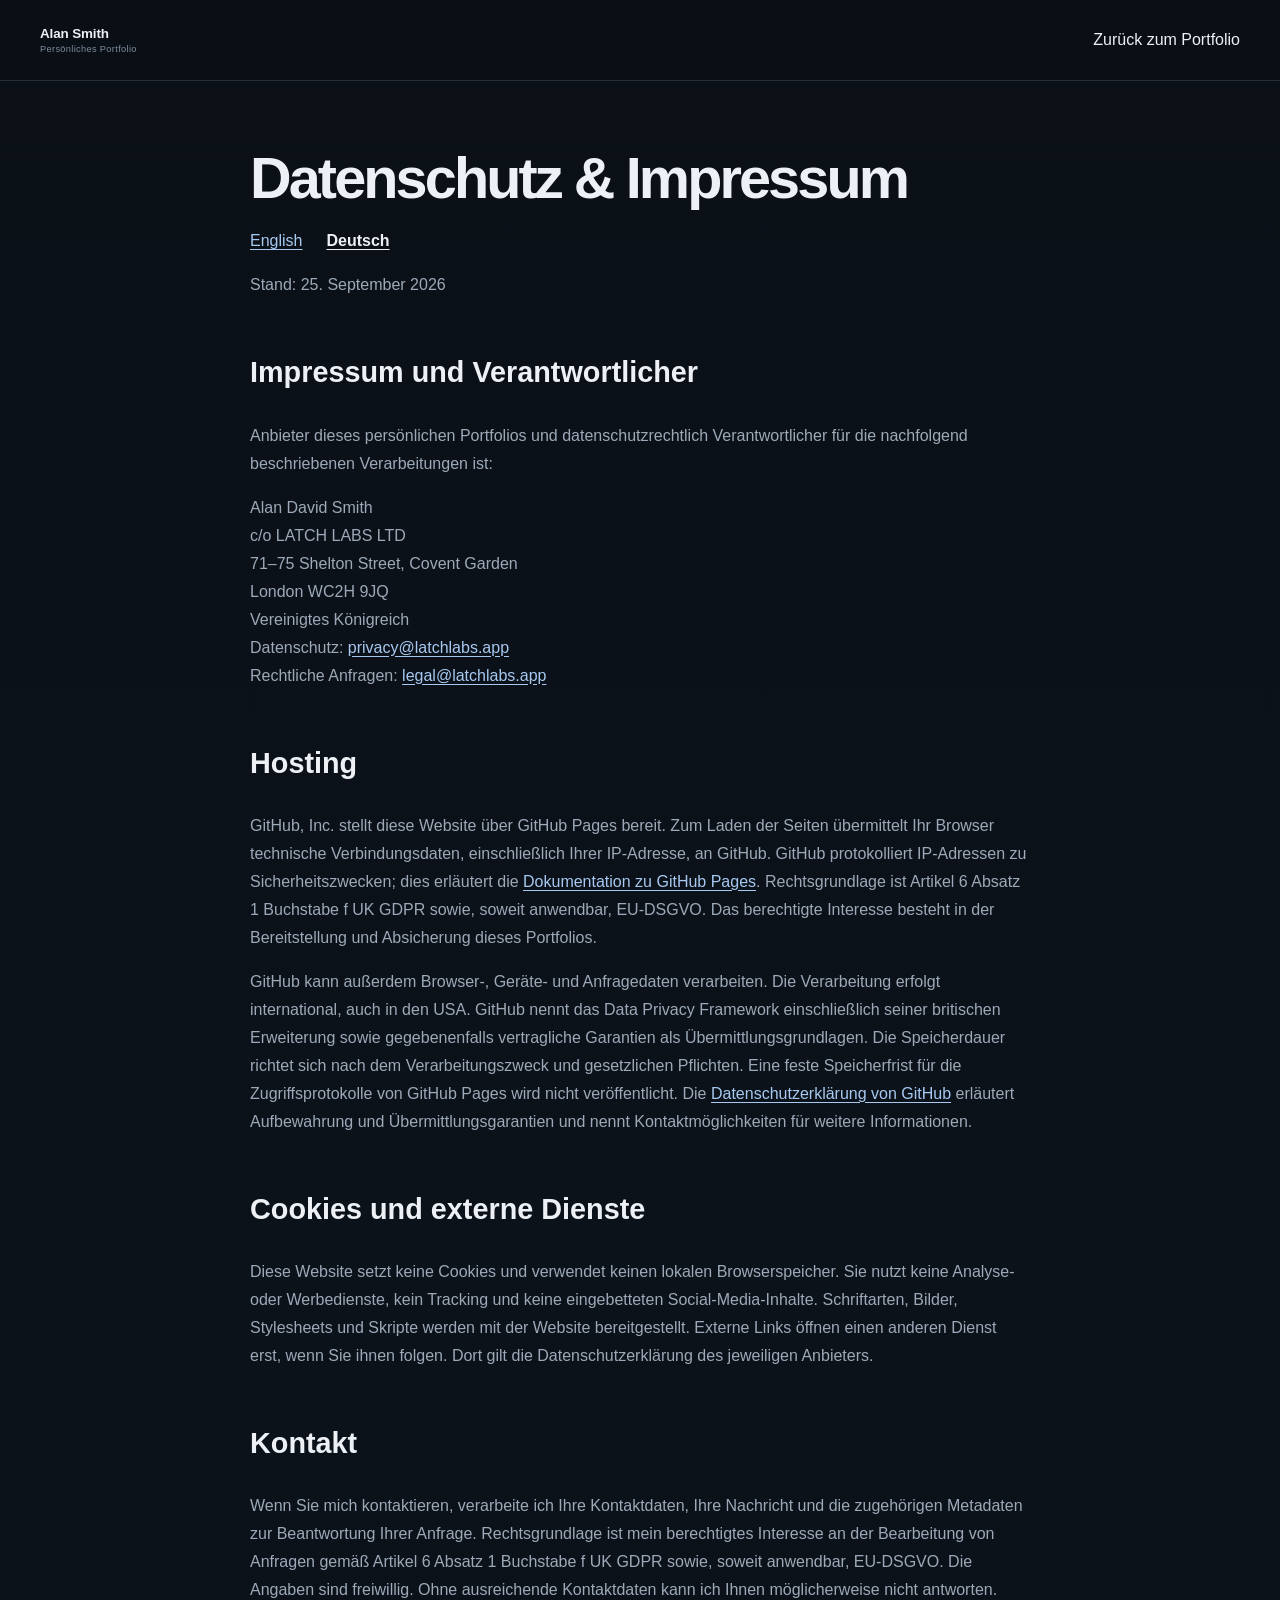
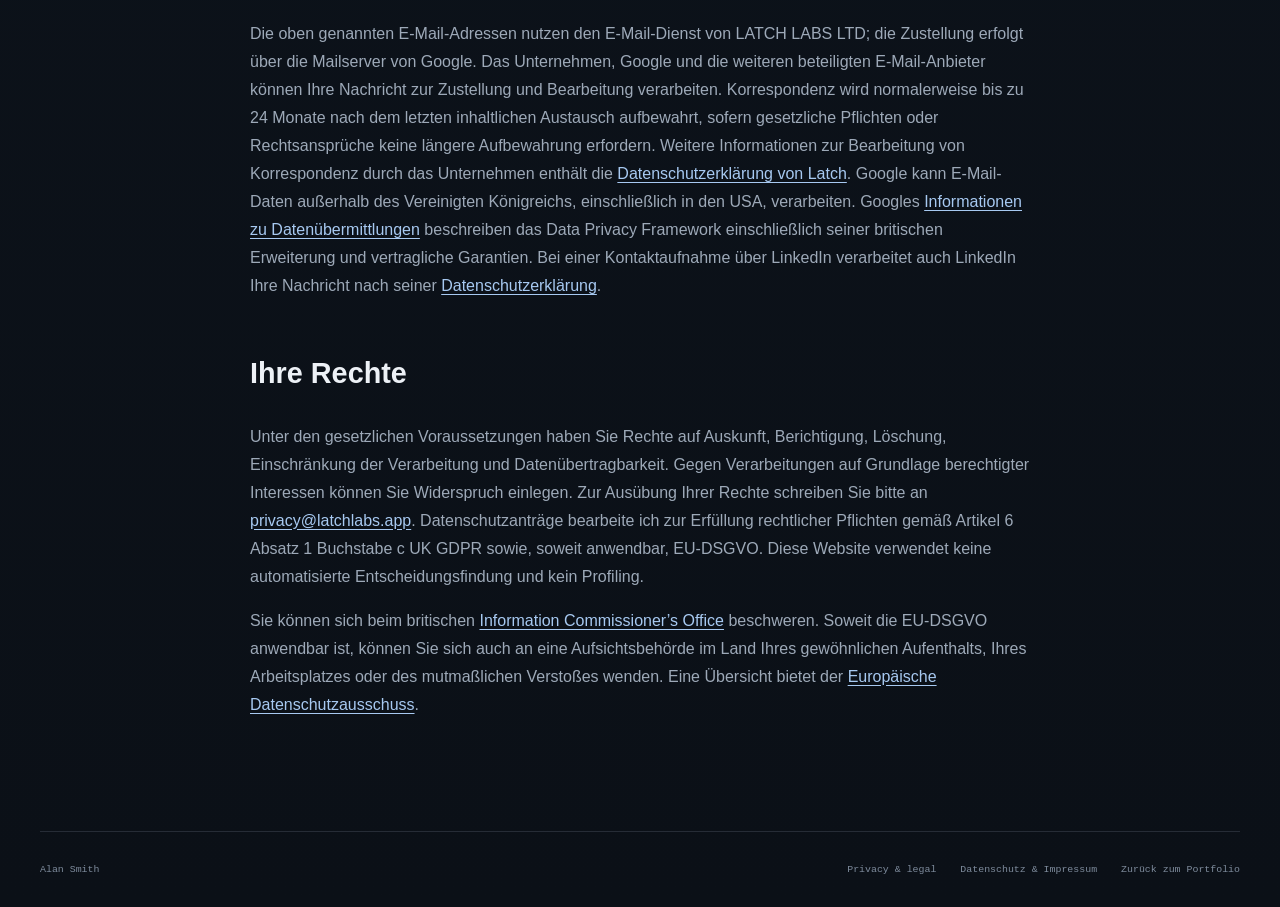
==== datenschutz.html @ 26589650 "fix: separate privacy and legal contact addresses" ====
<!doctype html>
<html lang="de">
  <head>
    <meta charset="utf-8" />
    <meta
      http-equiv="Content-Security-Policy"
      content="default-src 'self'; base-uri 'none'; connect-src 'none'; font-src 'self'; form-action 'none'; frame-src 'none'; img-src 'self'; object-src 'none'; script-src 'self'; style-src 'self'; style-src-attr 'unsafe-inline'"
    />
    <meta name="referrer" content="no-referrer" />
    <meta name="viewport" content="width=device-width, initial-scale=1" />
    <meta name="theme-color" content="#0b1017" />
    <meta
      name="description"
      content="Datenschutzhinweise und Impressum für das persönliche Portfolio von Alan David Smith."
    />
    <link
      rel="canonical"
      href="https://alan-d-smith.github.io/datenschutz.html"
    />
    <link
      rel="alternate"
      hreflang="en"
      href="https://alan-d-smith.github.io/privacy.html"
    />
    <link
      rel="alternate"
      hreflang="de"
      href="https://alan-d-smith.github.io/datenschutz.html"
    />
    <link rel="stylesheet" href="styles.css?v=20260925-2" />
    <title>Datenschutz &amp; Impressum — Alan Smith</title>
  </head>
  <body>
    <a class="skip-link" href="#main">Zum Inhalt springen</a>
    <header class="site-header">
      <div class="site-header-inner">
        <a
          class="identity"
          href="index.html"
          aria-label="Alan Smith, Startseite"
        >
          <strong>Alan Smith</strong>
          <span>Persönliches Portfolio</span>
        </a>
        <a href="index.html">Zurück zum Portfolio</a>
      </div>
    </header>

    <main id="main" class="legal-main shell">
      <h1>Datenschutz &amp; Impressum</h1>
      <nav class="legal-languages" aria-label="Sprache der Datenschutzhinweise">
        <a href="privacy.html" lang="en" hreflang="en">English</a>
        <a href="datenschutz.html" lang="de" hreflang="de" aria-current="page"
          >Deutsch</a
        >
      </nav>
      <p>Stand: <time datetime="2026-09-25">25. September 2026</time></p>

      <h2 id="impressum">Impressum und Verantwortlicher</h2>
      <p>
        Anbieter dieses persönlichen Portfolios und datenschutzrechtlich
        Verantwortlicher für die nachfolgend beschriebenen Verarbeitungen ist:
      </p>
      <address class="legal-contact">
        Alan David Smith<br />
        c/o LATCH LABS LTD<br />
        71–75 Shelton Street, Covent Garden<br />
        London WC2H 9JQ<br />
        Vereinigtes Königreich<br />
        Datenschutz:
        <a href="mailto:privacy@latchlabs.app">privacy@latchlabs.app</a><br />
        Rechtliche Anfragen:
        <a href="mailto:legal@latchlabs.app">legal@latchlabs.app</a>
      </address>

      <h2>Hosting</h2>
      <p>
        GitHub, Inc. stellt diese Website über GitHub Pages bereit. Zum Laden
        der Seiten übermittelt Ihr Browser technische Verbindungsdaten,
        einschließlich Ihrer IP-Adresse, an GitHub. GitHub protokolliert
        IP-Adressen zu Sicherheitszwecken; dies erläutert die
        <a
          href="https://docs.github.com/en/pages/getting-started-with-github-pages/what-is-github-pages#data-collection"
          rel="noreferrer"
          >Dokumentation zu GitHub Pages</a
        >. Rechtsgrundlage ist Artikel 6 Absatz 1 Buchstabe f UK GDPR sowie,
        soweit anwendbar, EU-DSGVO. Das berechtigte Interesse besteht in der
        Bereitstellung und Absicherung dieses Portfolios.
      </p>
      <p>
        GitHub kann außerdem Browser-, Geräte- und Anfragedaten verarbeiten. Die
        Verarbeitung erfolgt international, auch in den USA. GitHub nennt das
        Data Privacy Framework einschließlich seiner britischen Erweiterung
        sowie gegebenenfalls vertragliche Garantien als Übermittlungsgrundlagen.
        Die Speicherdauer richtet sich nach dem Verarbeitungszweck und
        gesetzlichen Pflichten. Eine feste Speicherfrist für die
        Zugriffsprotokolle von GitHub Pages wird nicht veröffentlicht. Die
        <a
          href="https://docs.github.com/en/site-policy/privacy-policies/github-general-privacy-statement"
          rel="noreferrer"
          >Datenschutzerklärung von GitHub</a
        >
        erläutert Aufbewahrung und Übermittlungsgarantien und nennt
        Kontaktmöglichkeiten für weitere Informationen.
      </p>

      <h2>Cookies und externe Dienste</h2>
      <p>
        Diese Website setzt keine Cookies und verwendet keinen lokalen
        Browserspeicher. Sie nutzt keine Analyse- oder Werbedienste, kein
        Tracking und keine eingebetteten Social-Media-Inhalte. Schriftarten,
        Bilder, Stylesheets und Skripte werden mit der Website bereitgestellt.
        Externe Links öffnen einen anderen Dienst erst, wenn Sie ihnen folgen.
        Dort gilt die Datenschutzerklärung des jeweiligen Anbieters.
      </p>

      <h2>Kontakt</h2>
      <p>
        Wenn Sie mich kontaktieren, verarbeite ich Ihre Kontaktdaten, Ihre
        Nachricht und die zugehörigen Metadaten zur Beantwortung Ihrer Anfrage.
        Rechtsgrundlage ist mein berechtigtes Interesse an der Bearbeitung von
        Anfragen gemäß Artikel 6 Absatz 1 Buchstabe f UK GDPR sowie, soweit
        anwendbar, EU-DSGVO. Die Angaben sind freiwillig. Ohne ausreichende
        Kontaktdaten kann ich Ihnen möglicherweise nicht antworten.
      </p>
      <p>
        Die oben genannten E-Mail-Adressen nutzen den E-Mail-Dienst von LATCH
        LABS LTD; die Zustellung erfolgt über die Mailserver von Google. Das
        Unternehmen, Google und die weiteren beteiligten E-Mail-Anbieter können
        Ihre Nachricht zur Zustellung und Bearbeitung verarbeiten. Korrespondenz
        wird normalerweise bis zu 24 Monate nach dem letzten inhaltlichen
        Austausch aufbewahrt, sofern gesetzliche Pflichten oder Rechtsansprüche
        keine längere Aufbewahrung erfordern. Weitere Informationen zur
        Bearbeitung von Korrespondenz durch das Unternehmen enthält die
        <a href="https://latchlabs.app/privacy" rel="noreferrer"
          >Datenschutzerklärung von Latch</a
        >. Google kann E-Mail-Daten außerhalb des Vereinigten Königreichs,
        einschließlich in den USA, verarbeiten. Googles
        <a
          href="https://policies.google.com/privacy/frameworks"
          rel="noreferrer"
          >Informationen zu Datenübermittlungen</a
        >
        beschreiben das Data Privacy Framework einschließlich seiner britischen
        Erweiterung und vertragliche Garantien. Bei einer Kontaktaufnahme über
        LinkedIn verarbeitet auch LinkedIn Ihre Nachricht nach seiner
        <a href="https://www.linkedin.com/legal/privacy-policy" rel="noreferrer"
          >Datenschutzerklärung</a
        >.
      </p>

      <h2>Ihre Rechte</h2>
      <p>
        Unter den gesetzlichen Voraussetzungen haben Sie Rechte auf Auskunft,
        Berichtigung, Löschung, Einschränkung der Verarbeitung und
        Datenübertragbarkeit. Gegen Verarbeitungen auf Grundlage berechtigter
        Interessen können Sie Widerspruch einlegen. Zur Ausübung Ihrer Rechte
        schreiben Sie bitte an
        <a href="mailto:privacy@latchlabs.app">privacy@latchlabs.app</a>.
        Datenschutzanträge bearbeite ich zur Erfüllung rechtlicher Pflichten
        gemäß Artikel 6 Absatz 1 Buchstabe c UK GDPR sowie, soweit anwendbar,
        EU-DSGVO. Diese Website verwendet keine automatisierte
        Entscheidungsfindung und kein Profiling.
      </p>
      <p>
        Sie können sich beim britischen
        <a href="https://ico.org.uk/make-a-complaint/" rel="noreferrer"
          >Information Commissioner’s Office</a
        >
        beschweren. Soweit die EU-DSGVO anwendbar ist, können Sie sich auch an
        eine Aufsichtsbehörde im Land Ihres gewöhnlichen Aufenthalts, Ihres
        Arbeitsplatzes oder des mutmaßlichen Verstoßes wenden. Eine Übersicht
        bietet der
        <a
          href="https://www.edpb.europa.eu/about-edpb/our-members_en"
          rel="noreferrer"
          >Europäische Datenschutzausschuss</a
        >.
      </p>
    </main>

    <footer class="site-footer shell">
      <div>Alan Smith</div>
      <nav class="footer-links" aria-label="Datenschutz und Seitennavigation">
        <a href="privacy.html" lang="en" hreflang="en">Privacy &amp; legal</a>
        <a href="datenschutz.html" aria-current="page"
          >Datenschutz &amp; Impressum</a
        >
        <a href="index.html">Zurück zum Portfolio</a>
      </nav>
    </footer>
  </body>
</html>
---- styles.css ----
/* Self-hosted fonts: see assets/fonts/README.md for sources and licences. */
@font-face {
  font-family: "Manrope";
  font-style: normal;
  font-weight: 200 800;
  font-display: swap;
  src: url("assets/fonts/manrope-latin-wght-normal.woff2") format("woff2");
}

@font-face {
  font-family: "DM Mono";
  font-style: normal;
  font-weight: 400;
  font-display: swap;
  src: url("assets/fonts/dm-mono-latin-400-normal.woff2") format("woff2");
}

@font-face {
  font-family: "DM Mono";
  font-style: normal;
  font-weight: 500;
  font-display: swap;
  src: url("assets/fonts/dm-mono-latin-500-normal.woff2") format("woff2");
}

:root {
  --background: #0b1017;
  --background-raised: #0e151e;
  --surface: #111925;
  --surface-raised: #16202d;
  --text: #edf1f6;
  --muted: #9da9b8;
  --subtle: #7e8b9c;
  --line: rgba(169, 184, 204, 0.17);
  --line-strong: rgba(124, 169, 232, 0.42);
  --accent: #8bb5eb;
  --accent-bright: #a7c9f1;
  --success: #77c89b;
  --danger: #e27f8a;
  --font-sans: "Manrope", Arial, sans-serif;
  --font-mono: "DM Mono", monospace;
  --content-width: 1200px;
}

* {
  box-sizing: border-box;
}

html {
  background: var(--background);
  scroll-behavior: smooth;
  scrollbar-color: #3c4959 var(--background);
}

body {
  margin: 0;
  overflow-x: hidden;
  background: linear-gradient(180deg, #0b1017 0%, #0c121a 52%, #0b1017 100%);
  color: var(--text);
  font-family: var(--font-sans);
  -webkit-font-smoothing: antialiased;
}

a {
  color: inherit;
  text-decoration: none;
}

button {
  color: inherit;
  font: inherit;
}

img,
svg {
  display: block;
}

a:focus-visible,
button:focus-visible {
  outline: 2px solid var(--accent);
  outline-offset: 3px;
}

.skip-link {
  position: fixed;
  z-index: 100;
  top: 1rem;
  left: 1rem;
  padding: 0.7rem 1rem;
  transform: translateY(-200%);
  background: var(--accent);
  color: #0b1420;
  font-weight: 800;
}

.skip-link:focus {
  transform: none;
}

.shell {
  width: min(var(--content-width), calc(100% - 48px));
  margin-inline: auto;
}

.site-header {
  position: sticky;
  z-index: 20;
  top: 0;
  width: 100%;
  border-bottom: 1px solid var(--line);
  background: rgba(11, 16, 23, 0.9);
  backdrop-filter: blur(20px);
}

.site-header-inner {
  position: relative;
  display: flex;
  align-items: center;
  justify-content: space-between;
  width: min(var(--content-width), calc(100% - 48px));
  height: 80px;
  margin-inline: auto;
}

.identity {
  display: flex;
  flex-direction: column;
  gap: 0.18rem;
}

.identity strong {
  font-size: 0.84rem;
  letter-spacing: -0.01em;
}

.identity span {
  color: var(--subtle);
  font-size: 0.58rem;
  letter-spacing: 0.035em;
}

.site-nav {
  display: flex;
  align-items: center;
  gap: 2rem;
  font-size: 0.78rem;
  font-weight: 600;
}

.site-nav > a:not(.nav-cta) {
  color: var(--muted);
  transition: color 160ms ease;
}

.site-nav > a:hover {
  color: var(--text);
}

.nav-cta,
.menu-button {
  border: 1px solid var(--line);
  border-radius: 4px;
  background: #121a25;
  transition:
    border-color 160ms ease,
    box-shadow 160ms ease;
}

.nav-cta {
  padding: 0.7rem 1rem;
}

.menu-button {
  display: none;
  padding: 0.6rem 0.8rem;
  cursor: pointer;
  font-size: 0.75rem;
  font-weight: 700;
}

.nav-cta:hover,
.menu-button:hover {
  border-color: rgba(124, 169, 232, 0.72);
  box-shadow: 0 0 0 1px rgba(124, 169, 232, 0.12);
}

.social-link {
  display: inline-flex;
  align-items: center;
  gap: 0.45rem;
}

.social-icon {
  width: 16px;
  height: 16px;
  flex: 0 0 auto;
  object-fit: contain;
}

.site-nav .social-icon {
  width: 14px;
  height: 14px;
}

.github-icon {
  filter: invert(1);
  opacity: 0.88;
}

.hero {
  display: grid;
  grid-template-columns: 1.05fr 0.95fr;
  align-items: center;
  min-height: 700px;
  padding-block: 6rem;
  gap: 7rem;
}

.eyebrow {
  margin: 0;
  color: var(--accent-bright);
  font: 500 0.7rem var(--font-mono);
  letter-spacing: 0.1em;
  text-transform: uppercase;
}

.hero h1 {
  max-width: 780px;
  margin: 1.5rem 0 2rem;
  font-size: clamp(2.75rem, 4.4vw, 4.4rem);
  line-height: 0.96;
  letter-spacing: -0.06em;
}

.hero-intro {
  max-width: 690px;
  margin: 0;
  color: var(--muted);
  font-size: 1.05rem;
  line-height: 1.8;
}

.hero-actions,
.closing-actions {
  display: flex;
  flex-wrap: wrap;
  gap: 0.8rem;
  margin-top: 2.2rem;
}

.button {
  display: inline-flex;
  align-items: center;
  justify-content: center;
  gap: 0.8rem;
  padding: 1rem 1.25rem;
  border: 1px solid var(--line);
  border-radius: 4px;
  font-size: 0.78rem;
  font-weight: 800;
  transition:
    background 160ms ease,
    border-color 160ms ease,
    color 160ms ease,
    box-shadow 160ms ease;
}

.button-primary {
  border-color: var(--accent);
  background: var(--accent);
  color: #0b1420;
}

.button-primary:hover {
  border-color: var(--accent-bright);
  background: var(--accent-bright);
}

.button-quiet {
  background: #101722;
  color: var(--muted);
}

.button-quiet:hover {
  border-color: rgba(124, 169, 232, 0.72);
  box-shadow: 0 0 0 1px rgba(124, 169, 232, 0.12);
  color: var(--text);
}

.profile-card {
  overflow: hidden;
  padding: 2.2rem;
  border: 1px solid var(--line);
  border-radius: 8px;
  background:
    linear-gradient(145deg, rgba(255, 255, 255, 0.025), transparent 48%),
    #101721;
  box-shadow: 0 32px 75px rgba(0, 0, 0, 0.22);
}

.profile-label {
  margin: 0 0 1.2rem;
  color: #8190a2;
  font: 500 0.61rem var(--font-mono);
  letter-spacing: 0.08em;
  text-transform: uppercase;
}

.profile-card h2 {
  max-width: 420px;
  margin: 0;
  font-size: 1.8rem;
  line-height: 1.2;
  letter-spacing: -0.04em;
}

.profile-org {
  margin: 0.65rem 0 2rem;
  color: var(--accent-bright);
  font-size: 0.78rem;
  font-weight: 600;
}

.profile-details {
  margin: 0;
  border-top: 1px solid var(--line);
}

.profile-details div {
  display: grid;
  grid-template-columns: 125px 1fr;
  gap: 1rem;
  padding: 0.9rem 0;
  border-bottom: 1px solid var(--line);
}

.profile-details dt {
  color: #778496;
  font: 400 0.58rem var(--font-mono);
  text-transform: uppercase;
}

.profile-details dd {
  margin: 0;
  color: #c5cdd8;
  font-size: 0.72rem;
  line-height: 1.5;
}

.profile-evidence {
  display: grid;
  grid-template-columns: repeat(3, 1fr);
  gap: 1px;
  margin: 1.6rem -2.2rem -2.2rem;
  background: var(--line);
}

.profile-evidence span {
  display: flex;
  flex-direction: column;
  gap: 0.25rem;
  padding: 1rem;
  background: #0d141d;
  color: #788697;
  font: 400 0.55rem var(--font-mono);
  text-align: center;
}

.profile-evidence b {
  color: var(--text);
  font-size: 0.75rem;
  font-weight: 500;
}

.section {
  padding-block: 7rem;
}

.section-heading {
  display: grid;
  grid-template-columns: 1fr 0.7fr;
  align-items: end;
  gap: 5rem;
  margin-bottom: 4rem;
}

.section-heading h2,
.experience-sticky h2 {
  margin: 0.9rem 0 0;
  font-size: clamp(2.15rem, 4vw, 3.5rem);
  line-height: 1;
  letter-spacing: -0.055em;
}

.section-heading > p,
.experience-sticky > p:last-child {
  max-width: 520px;
  margin: 0;
  color: var(--muted);
  font-size: 0.95rem;
  line-height: 1.8;
}

.project-grid {
  display: grid;
  grid-template-columns: repeat(2, minmax(0, 1fr));
  gap: 1.2rem;
}

.project-card {
  display: flex;
  min-width: 0;
  overflow: hidden;
  flex-direction: column;
  border: 1px solid var(--line);
  border-radius: 8px;
  background: var(--surface);
  box-shadow: 0 18px 50px rgba(0, 0, 0, 0.12);
  transition: border-color 180ms ease;
}

.project-card:hover {
  border-color: var(--line-strong);
}

.project-wide,
.project-full {
  grid-column: 1 / -1;
  display: grid;
}

.project-wide {
  grid-template-columns: 1.1fr 0.9fr;
  min-height: 540px;
}

.project-wide.reverse {
  grid-template-columns: 0.9fr 1.1fr;
}

.project-wide.reverse .project-visual {
  order: 2;
}

.project-full {
  grid-template-columns: 0.8fr 1.2fr;
}

.project-visual {
  position: relative;
  min-height: 330px;
  overflow: hidden;
  border-bottom: 1px solid var(--line);
  background: #080d14;
}

.project-wide .project-visual,
.project-full .project-visual {
  border-right: 1px solid var(--line);
  border-bottom: 0;
}

.project-wide.reverse .project-visual {
  border-right: 0;
  border-left: 1px solid var(--line);
}

.visual-label {
  position: absolute;
  z-index: 3;
  top: 1.2rem;
  left: 1.2rem;
  padding: 0.5rem 0.65rem;
  border: 1px solid rgba(255, 255, 255, 0.13);
  border-radius: 3px;
  background: rgba(7, 9, 13, 0.8);
  color: #c9d2dd;
  font: 500 0.6rem var(--font-mono);
  letter-spacing: 0.1em;
  text-transform: uppercase;
  backdrop-filter: blur(10px);
}

.image-visual {
  height: 340px;
  min-height: 340px;
  background: #070b11;
}

.project-shot {
  width: 100%;
  height: 100%;
  padding: 3.5rem 0.85rem 0.85rem;
  object-fit: var(--image-fit, contain);
  object-position: var(--image-position, center);
}

.project-copy {
  display: flex;
  min-width: 0;
  flex-direction: column;
  padding: 2rem;
}

.project-topline {
  display: flex;
  justify-content: space-between;
  gap: 1rem;
  color: var(--subtle);
  font: 400 0.6rem var(--font-mono);
  letter-spacing: 0.08em;
  text-transform: uppercase;
}

.project-copy h3 {
  margin: 3.5rem 0 1rem;
  font-size: 1.85rem;
  line-height: 1;
  letter-spacing: -0.055em;
}

.project-copy > p {
  color: var(--muted);
  font-size: 0.88rem;
  line-height: 1.75;
}

.tag-list {
  display: flex;
  flex-wrap: wrap;
  gap: 0.45rem;
  margin: 1.2rem 0 2rem;
  padding: 0;
  list-style: none;
}

.tag-list li {
  padding: 0.4rem 0.65rem;
  border: 1px solid var(--line);
  border-radius: 4px;
  color: #aab4c1;
  font: 500 0.6rem var(--font-mono);
}

.project-links {
  display: flex;
  align-items: center;
  justify-content: space-between;
  gap: 1rem;
  margin-top: auto;
  padding-top: 1.2rem;
  border-top: 1px solid var(--line);
}

.project-links a {
  color: var(--accent-bright);
  font-size: 0.75rem;
  font-weight: 800;
}

.project-links a:hover {
  text-decoration: underline;
  text-underline-offset: 4px;
}

.project-note,
.award {
  color: var(--subtle) !important;
  font: 400 0.66rem/1.65 var(--font-mono) !important;
}

.quant-visual {
  background: #080e16;
}

.quant-grid {
  position: absolute;
  inset: 0;
  background-image:
    linear-gradient(rgba(124, 169, 232, 0.05) 1px, transparent 1px),
    linear-gradient(90deg, rgba(124, 169, 232, 0.05) 1px, transparent 1px);
  background-size: 42px 42px;
}

.quant-chart {
  position: absolute;
  inset: 17% 4% 20%;
  width: 92%;
  height: 63%;
}

.quant-architecture {
  position: absolute;
  right: 1.2rem;
  bottom: 1.2rem;
  left: 1.2rem;
  display: flex;
  align-items: center;
  justify-content: space-between;
  gap: 0.5rem;
  padding: 0.9rem 1rem;
  border: 1px solid rgba(124, 169, 232, 0.2);
  background: rgba(7, 12, 19, 0.88);
  color: #b6c4d5;
  font: 500 0.58rem var(--font-mono);
  letter-spacing: 0.05em;
  text-transform: uppercase;
  backdrop-filter: blur(8px);
}

.quant-architecture i {
  color: var(--accent);
  font-style: normal;
}

.latch-visual {
  background:
    radial-gradient(
      circle at 68% 35%,
      rgba(123, 199, 255, 0.17),
      transparent 35%
    ),
    radial-gradient(
      circle at 24% 76%,
      rgba(145, 91, 255, 0.18),
      transparent 34%
    ),
    #0d0d13;
}

.mini-phone {
  position: absolute;
  z-index: 2;
  top: 54%;
  left: 50%;
  width: 210px;
  height: 420px;
  padding: 1.3rem;
  transform: translate(-20%, -50%) rotate(3deg);
  border: 7px solid #020303;
  border-radius: 34px;
  background: #0c0f17;
  box-shadow: 0 35px 70px rgba(0, 0, 0, 0.5);
}

.mini-island {
  width: 70px;
  height: 18px;
  margin: -0.8rem auto 1.5rem;
  border-radius: 20px;
  background: #020303;
}

.mini-appbar {
  display: flex;
  align-items: center;
  gap: 0.6rem;
  font-size: 0.62rem;
}

.mini-lock {
  display: grid;
  width: 28px;
  height: 28px;
  place-items: center;
  border-radius: 8px;
  background: #ef476f;
}

.mini-progress {
  display: grid;
  grid-template-columns: repeat(3, 1fr);
  gap: 0.25rem;
  margin: 1.2rem 0;
}

.mini-progress i {
  height: 4px;
  border-radius: 4px;
  background: #292d3a;
}

.mini-question {
  display: flex;
  flex-direction: column;
  gap: 0.55rem;
  padding: 1rem;
  border-radius: 14px;
  background: #171b29;
}

.mini-question small {
  color: #a5adc5;
  font: 500 0.42rem var(--font-mono);
}

.mini-question b {
  margin: 0.5rem 0;
  font-size: 0.7rem;
  line-height: 1.4;
}

.mini-question span {
  height: 28px;
  border: 1px solid #303546;
  border-radius: 7px;
}

.visual-word {
  position: absolute;
  bottom: 1rem;
  left: 1.2rem;
  color: rgba(255, 255, 255, 0.04);
  font-size: clamp(5rem, 12vw, 10rem);
  font-weight: 800;
  letter-spacing: -0.1em;
}

.project-collage {
  position: absolute;
  z-index: 1;
  inset: 0;
  display: grid;
  padding: 3.5rem 0.85rem 0.85rem;
  background: #e8ebef;
}

.mnist-collage {
  grid-template-areas:
    "accuracy surface"
    "digits surface";
  grid-template-columns: 1.25fr 0.75fr;
  grid-template-rows: 1fr 0.32fr;
  gap: 0.65rem;
}

.project-collage img {
  width: 100%;
  height: 100%;
  min-width: 0;
  min-height: 0;
  border: 1px solid #c8ced6;
  background: #fff;
  object-fit: var(--image-fit, contain);
  object-position: var(--image-position, center);
}

.collage-accuracy {
  grid-area: accuracy;
}

.collage-digits {
  grid-area: digits;
}

.collage-surface {
  grid-area: surface;
}

.experience-section {
  border-block: 1px solid var(--line);
  background: var(--background-raised);
}

.experience-layout {
  display: grid;
  grid-template-columns: 0.75fr 1.25fr;
  gap: 8rem;
}

.experience-sticky {
  position: sticky;
  top: 130px;
  align-self: start;
}

.experience-sticky > p:last-child {
  margin-top: 2rem;
}

.timeline {
  border-top: 1px solid var(--line);
}

.timeline-item {
  display: grid;
  grid-template-columns: 150px 1fr;
  gap: 2rem;
  padding: 2.5rem 0;
  border-bottom: 1px solid var(--line);
}

.timeline-date {
  color: var(--subtle);
  font: 400 0.6rem/1.5 var(--font-mono);
  text-transform: uppercase;
}

.timeline-meta {
  display: flex;
  align-items: center;
  flex-direction: column;
  gap: 1rem;
  text-align: center;
}

.timeline-logo {
  width: 88px;
  height: 88px;
  border: 1px solid var(--line);
  border-radius: 6px;
  object-fit: contain;
}

.timeline-org {
  margin-bottom: 0.6rem;
  color: var(--accent-bright);
  font: 500 0.62rem var(--font-mono);
  text-transform: uppercase;
}

.timeline-item h3 {
  margin-bottom: 1rem;
  font-size: 1.35rem;
  letter-spacing: -0.035em;
}

.timeline-item div > p:not(.timeline-org),
.timeline-item li {
  color: var(--muted);
  font-size: 0.82rem;
  line-height: 1.75;
}

.timeline-item ul {
  padding-left: 1.1rem;
}

.about-grid {
  display: grid;
  grid-template-columns: 1.15fr 0.85fr;
  gap: 1.2rem;
}

.about-panel {
  padding: 2rem;
  border: 1px solid var(--line);
  border-radius: 8px;
  background: var(--surface);
}

.education-panel {
  grid-row: span 2;
}

.panel-label {
  padding-bottom: 1rem;
  border-bottom: 1px solid var(--line);
  color: var(--accent-bright);
  font: 500 0.62rem var(--font-mono);
  text-transform: uppercase;
}

.education-item {
  padding: 2rem 0;
  border-bottom: 1px solid var(--line);
}

.education-item:last-child,
.achievement:last-child {
  border-bottom: 0;
}

.education-item span {
  color: var(--subtle);
  font: 400 0.58rem var(--font-mono);
}

.education-entry {
  display: flex;
  align-items: center;
  gap: 1.2rem;
  margin-top: 1.2rem;
}

.education-logo {
  width: 80px;
  height: 80px;
  flex: 0 0 auto;
  padding: 0.35rem;
  border: 1px solid var(--line);
  border-radius: 6px;
  background: #f4f4f2;
  object-fit: contain;
}

.education-entry h3 {
  margin: 0 0 0.7rem;
  font-size: 1.45rem;
}

.education-item p,
.achievement p {
  color: var(--muted);
  line-height: 1.65;
}

.education-item p {
  font-size: 0.82rem;
}

.stack-cloud {
  display: flex;
  flex-wrap: wrap;
  gap: 0.5rem;
}

.stack-cloud span {
  padding: 0.6rem;
  border: 1px solid var(--line);
  border-radius: 4px;
  color: #b9c2ce;
  font: 400 0.65rem var(--font-mono);
}

.concept-list {
  display: grid;
  grid-template-columns: 1fr 1fr;
  margin-top: 2rem;
  padding-top: 1.2rem;
  border-top: 1px solid var(--line);
}

.concept-list p {
  margin: 0.4rem 0;
  color: var(--subtle);
  font-size: 0.72rem;
}

.achievement {
  display: grid;
  grid-template-columns: 35px 1fr;
  gap: 1rem;
  padding: 1rem 0;
  border-bottom: 1px solid var(--line);
}

.achievement span {
  color: var(--accent-bright);
  font: 400 0.58rem var(--font-mono);
}

.achievement p {
  margin: 0;
  font-size: 0.76rem;
  line-height: 1.5;
}

.achievement b {
  color: var(--text);
}

.closing {
  margin-block: 4rem 8rem;
  padding: 5rem;
  border: 1px solid rgba(124, 169, 232, 0.26);
  border-radius: 8px;
  background: linear-gradient(145deg, #131c28, #0e151e);
}

.closing h2 {
  max-width: 900px;
  margin: 1.2rem 0 1.5rem;
  font-size: clamp(2.2rem, 4vw, 3.6rem);
  line-height: 1.02;
  letter-spacing: -0.065em;
}

.closing > p:not(.eyebrow) {
  color: var(--muted);
}

.closing-actions {
  margin-top: 1.5rem;
}

.site-footer {
  display: flex;
  flex-wrap: wrap;
  align-items: center;
  justify-content: space-between;
  gap: 2rem;
  padding-block: 2rem;
  border-top: 1px solid var(--line);
  color: var(--subtle);
  font: 400 0.62rem var(--font-mono);
}

.site-footer p {
  margin: 0;
}

.site-footer a:hover {
  color: var(--accent-bright);
}

.footer-links {
  display: flex;
  flex-wrap: wrap;
  gap: 1rem 1.5rem;
}

.legal-main {
  max-width: 780px;
  padding-block: 4rem 6rem;
  line-height: 1.75;
  overflow-wrap: anywhere;
}

.legal-main h1 {
  margin-block: 0 1rem;
  font-size: clamp(2.2rem, 6vw, 3.6rem);
  line-height: 1.15;
  letter-spacing: -0.05em;
}

.legal-main h2 {
  margin-top: 3rem;
  font-size: 1.8rem;
  scroll-margin-top: 100px;
}

.legal-main p,
.legal-contact {
  color: var(--muted);
}

.legal-contact {
  font-style: normal;
}

.legal-main a {
  color: var(--accent-bright);
  text-decoration: underline;
  text-underline-offset: 0.2em;
}

.legal-languages {
  display: flex;
  flex-wrap: wrap;
  gap: 1.5rem;
}

.legal-languages [aria-current="page"] {
  color: var(--text);
  font-weight: 700;
}

@media (max-width: 900px) {
  .hero {
    grid-template-columns: 1fr;
    gap: 3.5rem;
    padding-block: 5rem;
  }

  .profile-card {
    width: 100%;
    max-width: 660px;
  }

  .section-heading,
  .experience-layout {
    grid-template-columns: 1fr;
  }

  .section-heading {
    gap: 2rem;
  }

  .experience-layout {
    gap: 4rem;
  }

  .experience-sticky {
    position: static;
  }

  .project-wide,
  .project-wide.reverse,
  .project-full {
    grid-template-columns: 1fr;
  }

  .project-wide .project-visual,
  .project-wide.reverse .project-visual,
  .project-full .project-visual {
    order: 0;
    border-right: 0;
    border-bottom: 1px solid var(--line);
    border-left: 0;
  }

  .about-grid {
    grid-template-columns: 1fr;
  }

  .education-panel {
    grid-row: auto;
  }
}

@media (max-width: 680px) {
  .shell,
  .site-header-inner {
    width: min(100% - 28px, var(--content-width));
  }

  .site-header-inner {
    height: 68px;
  }

  .identity span {
    display: none;
  }

  .menu-button {
    display: block;
  }

  .site-nav {
    position: absolute;
    top: 68px;
    right: 0;
    left: 0;
    display: none;
    align-items: stretch;
    flex-direction: column;
    gap: 0;
    padding: 0.7rem;
    border: 1px solid var(--line);
    background: #0d141d;
    box-shadow: 0 20px 50px rgba(0, 0, 0, 0.45);
  }

  .site-nav.open {
    display: flex;
  }

  .site-nav a {
    padding: 0.8rem;
  }

  .hero {
    min-height: auto;
    padding-block: 3.5rem;
  }

  .hero h1 {
    font-size: clamp(2.25rem, 10vw, 3rem);
    line-height: 1;
  }

  .hero .eyebrow {
    max-width: 310px;
    line-height: 1.6;
  }

  .hero-intro {
    font-size: 0.95rem;
  }

  .hero-actions,
  .closing-actions {
    align-items: stretch;
    flex-direction: column;
  }

  .hero-actions .button,
  .closing-actions .button {
    width: 100%;
  }

  .profile-card {
    padding: 1.5rem;
  }

  .profile-details div {
    grid-template-columns: 1fr;
    gap: 0.35rem;
  }

  .profile-evidence {
    margin: 1.5rem -1.5rem -1.5rem;
  }

  .section {
    padding-block: 5rem;
  }

  .section-heading {
    margin-bottom: 2.5rem;
  }

  .project-grid {
    grid-template-columns: 1fr;
  }

  .project-card,
  .project-wide,
  .project-full {
    grid-column: auto;
  }

  .project-visual {
    min-height: 290px;
  }

  .image-visual {
    height: 290px;
    min-height: 290px;
  }

  .project-copy {
    padding: 1.5rem;
  }

  .project-copy h3 {
    margin-top: 2.5rem;
  }

  .project-topline {
    flex-direction: column;
    gap: 0.35rem;
  }

  .mini-phone {
    left: 52%;
    transform: translate(-10%, -50%) rotate(3deg);
  }

  .quant-architecture {
    flex-wrap: wrap;
    justify-content: center;
  }

  .timeline-item {
    grid-template-columns: 1fr;
    gap: 1rem;
  }

  .timeline-meta {
    align-items: flex-start;
    text-align: left;
  }

  .closing {
    margin-bottom: 5rem;
    padding: 3.2rem 1.5rem;
  }

  .site-footer {
    align-items: flex-start;
    flex-direction: column;
  }
}

@media (prefers-reduced-motion: reduce) {
  html {
    scroll-behavior: auto;
  }

  .button,
  .nav-cta,
  .menu-button,
  .project-card,
  .site-nav > a {
    transition: none;
  }
}
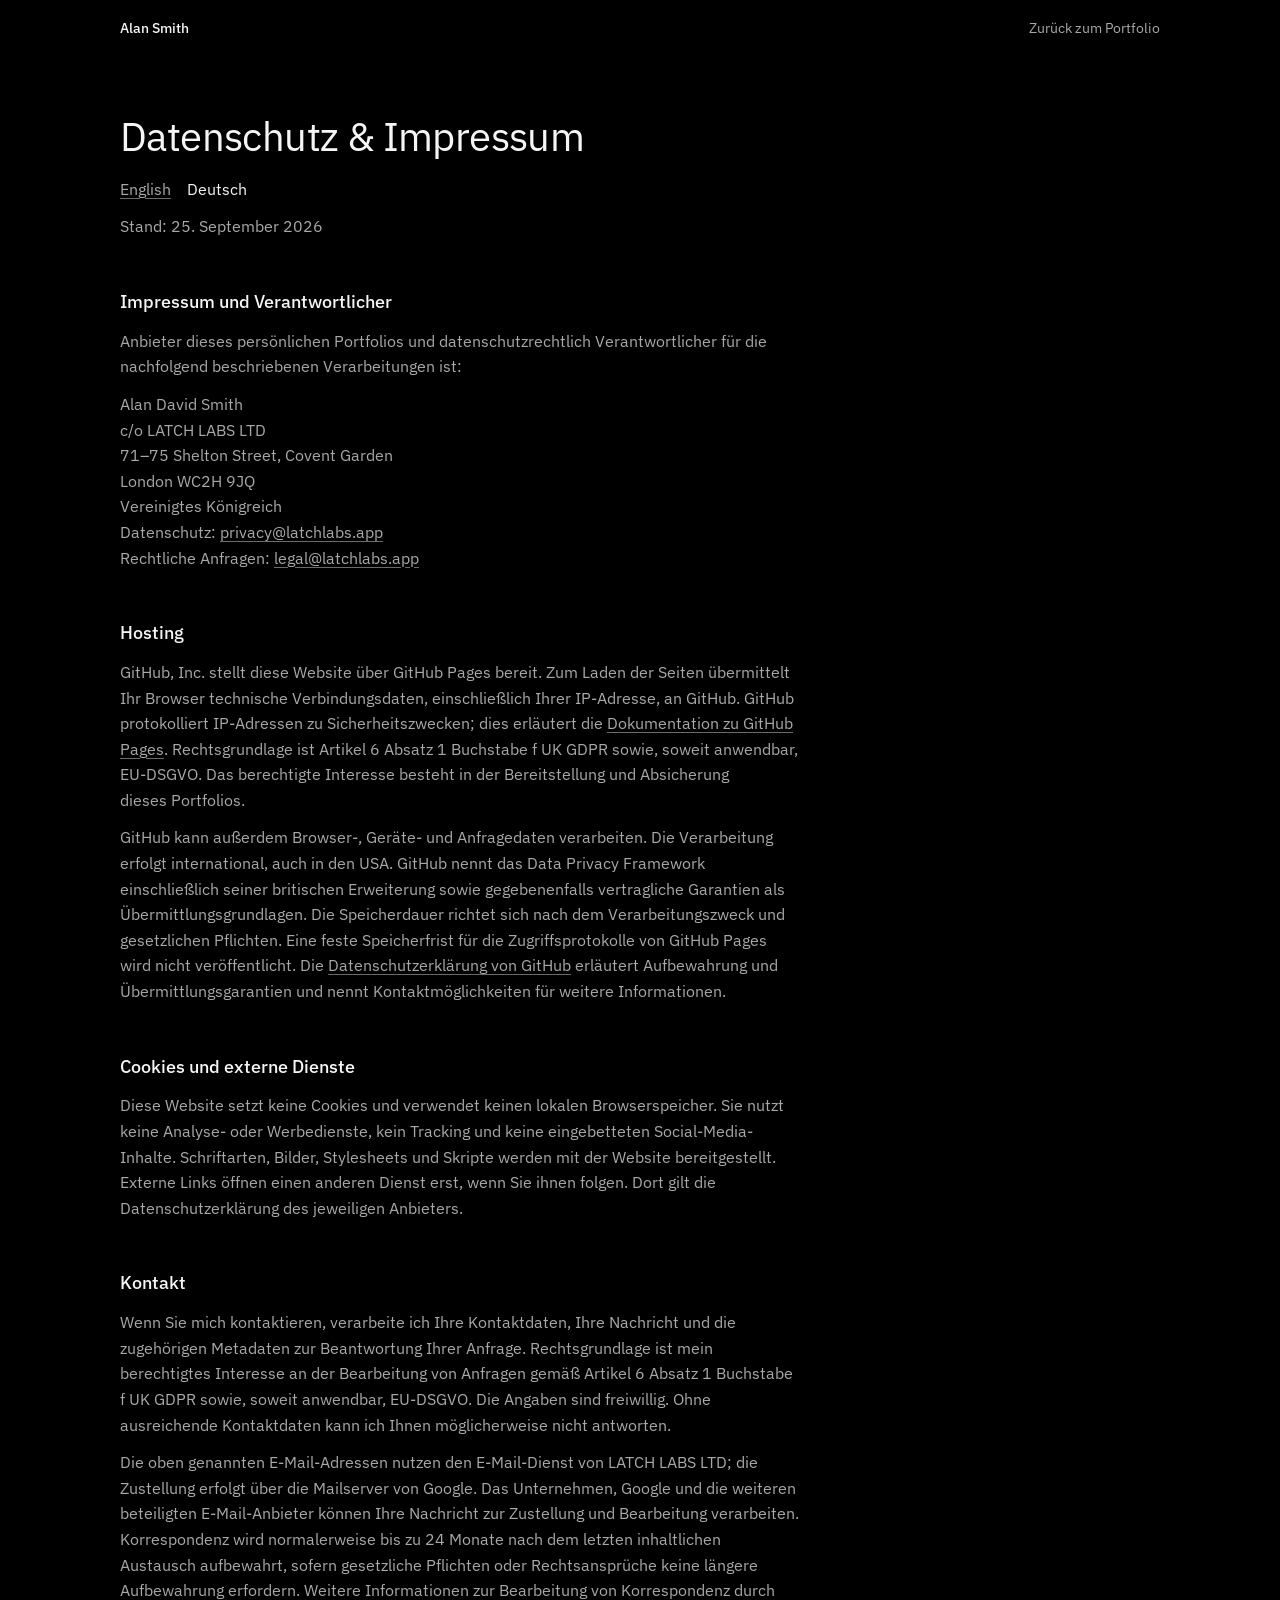
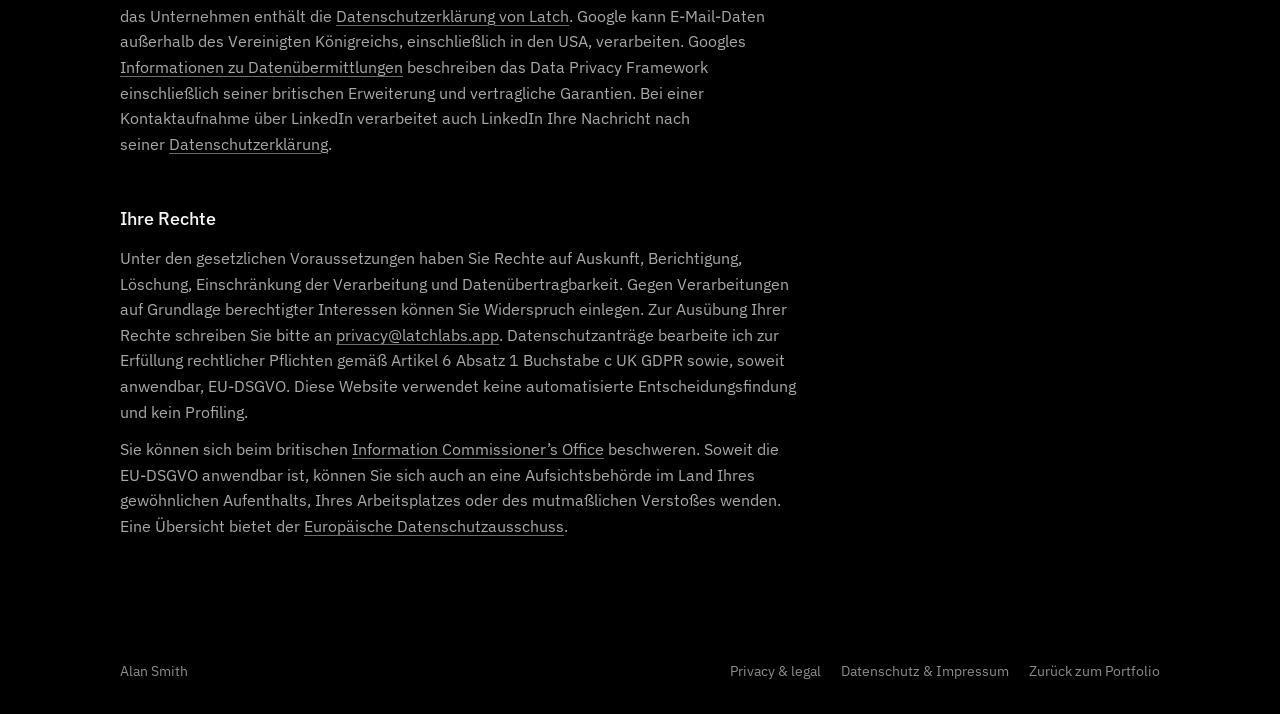
==== commit a846bf1c: "feat(portfolio): redesign site in black and grey" ====
--- a/datenschutz.html
+++ b/datenschutz.html
@@ -8,7 +8,7 @@
     />
     <meta name="referrer" content="no-referrer" />
     <meta name="viewport" content="width=device-width, initial-scale=1" />
-    <meta name="theme-color" content="#0b1017" />
+    <meta name="theme-color" content="#000000" />
     <meta
       name="description"
       content="Datenschutzhinweise und Impressum für das persönliche Portfolio von Alan David Smith."
@@ -27,7 +27,8 @@
       hreflang="de"
       href="https://alan-d-smith.github.io/datenschutz.html"
     />
-    <link rel="stylesheet" href="styles.css?v=20260925-2" />
+    <link rel="icon" href="assets/favicon.svg" type="image/svg+xml" />
+    <link rel="stylesheet" href="styles.css?v=20261104-1" />
     <title>Datenschutz &amp; Impressum — Alan Smith</title>
   </head>
   <body>
@@ -38,10 +39,8 @@
           class="identity"
           href="index.html"
           aria-label="Alan Smith, Startseite"
+          >Alan Smith</a
         >
-          <strong>Alan Smith</strong>
-          <span>Persönliches Portfolio</span>
-        </a>
         <a href="index.html">Zurück zum Portfolio</a>
       </div>
     </header>
--- a/styles.css
+++ b/styles.css
@@ -1,45 +1,27 @@
-/* Self-hosted fonts: see assets/fonts/README.md for sources and licences. */
+/* Self-hosted font: see assets/fonts/README.md for its source and licence. */
 @font-face {
-  font-family: "Manrope";
+  font-family: "IBM Plex Sans";
   font-style: normal;
-  font-weight: 200 800;
+  font-weight: 100 700;
   font-display: swap;
-  src: url("assets/fonts/manrope-latin-wght-normal.woff2") format("woff2");
-}
-
-@font-face {
-  font-family: "DM Mono";
-  font-style: normal;
-  font-weight: 400;
-  font-display: swap;
-  src: url("assets/fonts/dm-mono-latin-400-normal.woff2") format("woff2");
-}
-
-@font-face {
-  font-family: "DM Mono";
-  font-style: normal;
-  font-weight: 500;
-  font-display: swap;
-  src: url("assets/fonts/dm-mono-latin-500-normal.woff2") format("woff2");
+  src: url("assets/fonts/ibm-plex-sans-latin-wght-normal.woff2") format("woff2");
 }
 
 :root {
-  --background: #0b1017;
-  --background-raised: #0e151e;
-  --surface: #111925;
-  --surface-raised: #16202d;
-  --text: #edf1f6;
-  --muted: #9da9b8;
-  --subtle: #7e8b9c;
-  --line: rgba(169, 184, 204, 0.17);
-  --line-strong: rgba(124, 169, 232, 0.42);
-  --accent: #8bb5eb;
-  --accent-bright: #a7c9f1;
-  --success: #77c89b;
-  --danger: #e27f8a;
-  --font-sans: "Manrope", Arial, sans-serif;
-  --font-mono: "DM Mono", monospace;
-  --content-width: 1200px;
+  color-scheme: dark;
+  --black: #000000;
+  --surface: #121212;
+  --spotlight: #262626;
+  --line: #2a2a2a;
+  --dot: #6b6b6b;
+  --text: #f5f5f5;
+  --text-2: #a8a8a8;
+  --text-3: #8c8c8c;
+  --font: "IBM Plex Sans", Arial, sans-serif;
+  --page: 1040px;
+  --gutter: 168px;
+  --edge: 24px;
+  --section-gap: 96px;
 }
 
 * {
@@ -47,51 +29,94 @@
 }
 
 html {
-  background: var(--background);
+  background: var(--black);
   scroll-behavior: smooth;
-  scrollbar-color: #3c4959 var(--background);
+  scroll-padding-top: 72px;
+  scrollbar-color: var(--line) var(--black);
 }
 
 body {
   margin: 0;
-  overflow-x: hidden;
-  background: linear-gradient(180deg, #0b1017 0%, #0c121a 52%, #0b1017 100%);
-  color: var(--text);
-  font-family: var(--font-sans);
+  background: var(--black);
+  color: var(--text-2);
+  font: 400 1rem/1.6 var(--font);
   -webkit-font-smoothing: antialiased;
 }
 
-a {
-  color: inherit;
-  text-decoration: none;
-}
-
-button {
-  color: inherit;
-  font: inherit;
+h1,
+h2,
+h3,
+p,
+dl,
+dd,
+ol,
+ul,
+figure {
+  margin: 0;
+  padding: 0;
+}
+
+h1,
+h2,
+h3 {
+  font-weight: 500;
+}
+
+ol,
+ul {
+  list-style: none;
 }
 
 img,
 svg {
   display: block;
-}
-
-a:focus-visible,
-button:focus-visible {
-  outline: 2px solid var(--accent);
+  max-width: 100%;
+  height: auto;
+}
+
+a {
+  color: inherit;
+  text-decoration: underline;
+  text-decoration-color: var(--dot);
+  text-decoration-thickness: 1px;
+  text-underline-offset: 0.2em;
+  transition:
+    color 150ms ease,
+    text-decoration-color 150ms ease;
+}
+
+a:hover {
+  color: var(--text);
+  text-decoration-color: var(--text);
+}
+
+a:focus-visible {
+  border-radius: 2px;
+  outline: 2px solid var(--text);
   outline-offset: 3px;
+}
+
+.visually-hidden {
+  position: absolute;
+  width: 1px;
+  height: 1px;
+  overflow: hidden;
+  clip-path: inset(50%);
+  white-space: nowrap;
 }
 
 .skip-link {
   position: fixed;
   z-index: 100;
-  top: 1rem;
-  left: 1rem;
-  padding: 0.7rem 1rem;
+  top: 12px;
+  left: 12px;
+  padding: 8px 12px;
   transform: translateY(-200%);
-  background: var(--accent);
-  color: #0b1420;
-  font-weight: 800;
+  border-radius: 6px;
+  background: var(--text);
+  color: var(--black);
+  font-weight: 500;
+  text-decoration: none;
 }
 
 .skip-link:focus {
@@ -99,1169 +124,603 @@
 }
 
 .shell {
-  width: min(var(--content-width), calc(100% - 48px));
+  width: min(var(--page), 100% - 2 * var(--edge));
   margin-inline: auto;
 }
 
+/* Header: the fade below it is Magic UI's Progressive Blur. */
 .site-header {
   position: sticky;
   z-index: 20;
   top: 0;
-  width: 100%;
-  border-bottom: 1px solid var(--line);
-  background: rgba(11, 16, 23, 0.9);
-  backdrop-filter: blur(20px);
+}
+
+.site-header::before {
+  position: absolute;
+  z-index: -1;
+  inset: 0 0 -24px;
+  background: linear-gradient(rgb(0 0 0 / 88%), rgb(0 0 0 / 0%));
+  content: "";
+  pointer-events: none;
+  backdrop-filter: blur(10px);
+  mask-image: linear-gradient(#000 55%, transparent);
 }
 
 .site-header-inner {
+  display: flex;
+  align-items: center;
+  gap: 20px;
+  width: min(var(--page), 100% - 2 * var(--edge));
+  height: 56px;
+  margin-inline: auto;
+  font-size: 0.875rem;
+}
+
+.site-header-inner a {
+  color: var(--text-2);
+  text-decoration: none;
+}
+
+.site-header-inner a:hover,
+.site-header-inner .identity {
+  color: var(--text);
+}
+
+.nav-external {
+  margin-left: auto;
+}
+
+.identity {
+  margin-right: auto;
+  font-weight: 500;
+}
+
+/* Intro: the two tones come from HeroUI's headline; the entrance is Magic UI's
+   Blur Fade with its default 6px blur, 6px offset and 0.4s duration. */
+.intro {
+  padding-block: 88px 8px;
+  font-size: clamp(1.75rem, 1.2rem + 2.2vw, 2.5rem);
+  line-height: 1.22;
+  letter-spacing: -0.015em;
+}
+
+.intro h1 {
+  color: var(--text);
+  font-size: inherit;
+  font-weight: 400;
+}
+
+.intro-text {
+  max-width: 24em;
+  text-wrap: pretty;
+}
+
+.intro-place {
+  margin-top: 24px;
+  color: var(--text-3);
+  font-size: 1rem;
+  letter-spacing: 0;
+}
+
+/* Sections: name in the gutter, content on a second vertical axis. */
+.section {
+  display: grid;
+  grid-template-columns: var(--gutter) minmax(0, 1fr);
+  margin-top: var(--section-gap);
+  scroll-margin-top: 72px;
+}
+
+.section h2 {
+  color: var(--text-3);
+  font-size: 1rem;
+}
+
+.section h3 {
+  color: var(--text);
+  font-size: 1rem;
+}
+
+/* Experience: the rail filling on scroll is Aceternity's Tracing Beam. */
+.timeline {
+  position: relative;
+  view-timeline: --trace block;
+}
+
+.timeline::before,
+.timeline::after {
+  position: absolute;
+  top: 10px;
+  bottom: 0;
+  left: 3px;
+  width: 1px;
+  background: var(--line);
+  content: "";
+}
+
+.timeline::after {
+  display: none;
+}
+
+.timeline-item {
+  position: relative;
+  padding-left: 28px;
+}
+
+.timeline-item + .timeline-item {
+  margin-top: 48px;
+}
+
+.timeline-item::before {
+  position: absolute;
+  z-index: 1;
+  top: 9px;
+  left: 0;
+  width: 7px;
+  height: 7px;
+  border-radius: 50%;
+  background: var(--dot);
+  box-shadow: 0 0 0 5px var(--black);
+  content: "";
+}
+
+.roles {
+  margin-top: 2px;
+}
+
+.roles div {
+  display: flex;
+  justify-content: space-between;
+  gap: 24px;
+}
+
+.roles dd,
+.row-date,
+.tile-head p {
+  flex: none;
+  color: var(--text-3);
+  font-variant-numeric: tabular-nums;
+}
+
+.points {
+  max-width: 62ch;
+  margin-top: 12px;
+  font-size: 0.9375rem;
+}
+
+.points li {
+  position: relative;
+  padding-left: 16px;
+}
+
+.points li + li {
+  margin-top: 6px;
+}
+
+.points li::before {
+  position: absolute;
+  top: 0.8em;
+  left: 0;
+  width: 6px;
+  height: 1px;
+  background: var(--dot);
+  content: "";
+}
+
+/* Projects: tone-on-tone surfaces from HeroUI, with Aceternity's Card Spotlight
+   (its default #262626 colour and 350px radius) following the pointer. */
+.tiles {
+  display: grid;
+  grid-template-columns: repeat(2, minmax(0, 1fr));
+  gap: 12px;
+}
+
+.tile {
   position: relative;
   display: flex;
+  overflow: hidden;
+  flex-direction: column;
+  border-radius: 16px;
+  background: var(--surface);
+}
+
+.tile::before {
+  position: absolute;
+  background: radial-gradient(
+    350px circle at var(--spot-x, 50%) var(--spot-y, 50%),
+    var(--spotlight),
+    transparent 100%
+  );
+  content: "";
+  inset: 0;
+  opacity: 0;
+  pointer-events: none;
+  transition: opacity 250ms ease;
+}
+
+.tile-visual,
+.tile-text {
+  position: relative;
+}
+
+.tile-visual {
+  display: grid;
+  overflow: hidden;
+  aspect-ratio: 16 / 10;
+  margin: 8px 8px 0;
+  border-radius: 10px;
+  background: var(--black);
+  place-items: center;
+}
+
+.tile-text {
+  display: flex;
+  flex: 1;
+  flex-direction: column;
+  padding: 20px 24px 24px;
+  font-size: 0.9375rem;
+}
+
+.tile-head {
+  display: flex;
+  align-items: baseline;
+  justify-content: space-between;
+  gap: 16px;
+  margin-bottom: 8px;
+}
+
+.tile-head p {
+  font-size: 0.875rem;
+}
+
+.tile-stack {
+  margin-top: 12px;
+  color: var(--text-3);
+  font-size: 0.875rem;
+}
+
+.tile-link {
+  margin-top: auto;
+  padding-top: 12px;
+  color: var(--text);
+  font-size: 0.875rem;
+}
+
+.tile-wide,
+.tile-plain {
+  grid-column: 1 / -1;
+}
+
+.tile-wide {
+  display: grid;
+  grid-template-columns: minmax(0, 5fr) minmax(0, 6fr);
+}
+
+.tile-wide .tile-text {
+  grid-row: 1;
+  grid-column: 1;
+}
+
+.tile-wide .tile-visual {
+  grid-row: 1;
+  grid-column: 2;
+  aspect-ratio: auto;
+  min-height: 240px;
+  margin: 8px 8px 8px 0;
+}
+
+/* Greyscale at rest so the page stays monochrome; colour answers the pointer. */
+.shot {
+  width: 100%;
+  height: 100%;
+  filter: grayscale(1) brightness(0.8);
+  object-fit: var(--image-fit, contain);
+  object-position: var(--image-position, center);
+  transition: filter 300ms ease;
+}
+
+.plots {
+  grid-template-columns: 3fr 2fr;
   align-items: center;
-  justify-content: space-between;
-  width: min(var(--content-width), calc(100% - 48px));
-  height: 80px;
-  margin-inline: auto;
-}
-
-.identity {
-  display: flex;
-  flex-direction: column;
-  gap: 0.18rem;
-}
-
-.identity strong {
-  font-size: 0.84rem;
-  letter-spacing: -0.01em;
-}
-
-.identity span {
-  color: var(--subtle);
-  font-size: 0.58rem;
-  letter-spacing: 0.035em;
-}
-
-.site-nav {
-  display: flex;
-  align-items: center;
-  gap: 2rem;
-  font-size: 0.78rem;
-  font-weight: 600;
-}
-
-.site-nav > a:not(.nav-cta) {
-  color: var(--muted);
-  transition: color 160ms ease;
-}
-
-.site-nav > a:hover {
+  gap: 8px;
+  padding: 12px;
+}
+
+.plot {
+  width: 100%;
+  filter: invert(1) grayscale(1);
+  object-fit: var(--image-fit, contain);
+  object-position: var(--image-position, center);
+  transition: filter 300ms ease;
+}
+
+.digits {
+  width: 100%;
+  grid-column: 1 / -1;
+}
+
+@media (hover: hover) {
+  .tile:hover::before {
+    opacity: 1;
+  }
+
+  .tile:hover .shot,
+  .tile:focus-within .shot {
+    filter: none;
+  }
+
+  .tile:hover .plot,
+  .tile:focus-within .plot {
+    filter: invert(1) hue-rotate(180deg);
+  }
+}
+
+/* GhosalQuant's pipeline: Magic UI's Animated Beam on a plain rail. */
+.pipeline {
+  position: relative;
+  display: grid;
+  grid-template-columns: repeat(4, minmax(0, 1fr));
+  width: 100%;
+  padding-inline: 12px;
+  color: var(--text-2);
+  font-size: 0.875rem;
+  text-align: center;
+  view-timeline: --beam block;
+}
+
+.pipeline::before,
+.pipeline::after {
+  position: absolute;
+  top: 3px;
+  right: calc(12.5% + 6px);
+  left: calc(12.5% + 6px);
+  height: 1px;
+  background: var(--line);
+  content: "";
+}
+
+.pipeline::after {
+  display: none;
+}
+
+.pipeline li {
+  position: relative;
+  padding-top: 20px;
+}
+
+.pipeline li::before {
+  position: absolute;
+  z-index: 1;
+  top: 0;
+  left: calc(50% - 3.5px);
+  width: 7px;
+  height: 7px;
+  border-radius: 50%;
+  background: var(--dot);
+  box-shadow: 0 0 0 5px var(--black);
+  content: "";
+}
+
+/* Rows and ledgers */
+.rows {
+  display: grid;
+  gap: 24px;
+}
+
+.row {
+  display: grid;
+  grid-template-columns: minmax(0, 1fr) auto;
+  gap: 16px;
+}
+
+.row p:not(.row-date) {
+  max-width: 62ch;
+  font-size: 0.9375rem;
+}
+
+.row p.row-groups {
+  max-width: none;
+  margin-top: 4px;
+  color: var(--text-3);
+  font-size: 0.875rem;
+}
+
+.ledger {
+  display: grid;
+  gap: 8px;
+}
+
+.ledger div {
+  display: grid;
+  grid-template-columns: minmax(0, 5fr) minmax(0, 6fr);
+  gap: 16px;
+}
+
+.ledger dt {
   color: var(--text);
 }
 
-.nav-cta,
-.menu-button {
-  border: 1px solid var(--line);
-  border-radius: 4px;
-  background: #121a25;
-  transition:
-    border-color 160ms ease,
-    box-shadow 160ms ease;
-}
-
-.nav-cta {
-  padding: 0.7rem 1rem;
-}
-
-.menu-button {
-  display: none;
-  padding: 0.6rem 0.8rem;
-  cursor: pointer;
-  font-size: 0.75rem;
-  font-weight: 700;
-}
-
-.nav-cta:hover,
-.menu-button:hover {
-  border-color: rgba(124, 169, 232, 0.72);
-  box-shadow: 0 0 0 1px rgba(124, 169, 232, 0.12);
-}
-
-.social-link {
+/* Achievements: logos stay grey until their link is hovered or focused. */
+.awards {
+  gap: 10px;
+}
+
+.awards a {
   display: inline-flex;
   align-items: center;
-  gap: 0.45rem;
-}
-
-.social-icon {
-  width: 16px;
-  height: 16px;
-  flex: 0 0 auto;
+  gap: 10px;
+  text-decoration-color: var(--line);
+}
+
+.awards a:hover {
+  text-decoration-color: var(--text);
+}
+
+.awards img {
+  flex: none;
+  width: 20px;
+  height: 20px;
+  filter: grayscale(1) brightness(1.5);
   object-fit: contain;
-}
-
-.site-nav .social-icon {
-  width: 14px;
-  height: 14px;
-}
-
-.github-icon {
-  filter: invert(1);
-  opacity: 0.88;
-}
-
-.hero {
-  display: grid;
-  grid-template-columns: 1.05fr 0.95fr;
-  align-items: center;
-  min-height: 700px;
-  padding-block: 6rem;
-  gap: 7rem;
-}
-
-.eyebrow {
-  margin: 0;
-  color: var(--accent-bright);
-  font: 500 0.7rem var(--font-mono);
-  letter-spacing: 0.1em;
-  text-transform: uppercase;
-}
-
-.hero h1 {
-  max-width: 780px;
-  margin: 1.5rem 0 2rem;
-  font-size: clamp(2.75rem, 4.4vw, 4.4rem);
-  line-height: 0.96;
-  letter-spacing: -0.06em;
-}
-
-.hero-intro {
-  max-width: 690px;
-  margin: 0;
-  color: var(--muted);
-  font-size: 1.05rem;
-  line-height: 1.8;
-}
-
-.hero-actions,
-.closing-actions {
-  display: flex;
-  flex-wrap: wrap;
-  gap: 0.8rem;
-  margin-top: 2.2rem;
-}
-
-.button {
-  display: inline-flex;
-  align-items: center;
-  justify-content: center;
-  gap: 0.8rem;
-  padding: 1rem 1.25rem;
-  border: 1px solid var(--line);
-  border-radius: 4px;
-  font-size: 0.78rem;
-  font-weight: 800;
+  opacity: 0.8;
   transition:
-    background 160ms ease,
-    border-color 160ms ease,
-    color 160ms ease,
-    box-shadow 160ms ease;
-}
-
-.button-primary {
-  border-color: var(--accent);
-  background: var(--accent);
-  color: #0b1420;
-}
-
-.button-primary:hover {
-  border-color: var(--accent-bright);
-  background: var(--accent-bright);
-}
-
-.button-quiet {
-  background: #101722;
-  color: var(--muted);
-}
-
-.button-quiet:hover {
-  border-color: rgba(124, 169, 232, 0.72);
-  box-shadow: 0 0 0 1px rgba(124, 169, 232, 0.12);
-  color: var(--text);
-}
-
-.profile-card {
-  overflow: hidden;
-  padding: 2.2rem;
-  border: 1px solid var(--line);
-  border-radius: 8px;
-  background:
-    linear-gradient(145deg, rgba(255, 255, 255, 0.025), transparent 48%),
-    #101721;
-  box-shadow: 0 32px 75px rgba(0, 0, 0, 0.22);
-}
-
-.profile-label {
-  margin: 0 0 1.2rem;
-  color: #8190a2;
-  font: 500 0.61rem var(--font-mono);
-  letter-spacing: 0.08em;
-  text-transform: uppercase;
-}
-
-.profile-card h2 {
-  max-width: 420px;
-  margin: 0;
-  font-size: 1.8rem;
-  line-height: 1.2;
-  letter-spacing: -0.04em;
-}
-
-.profile-org {
-  margin: 0.65rem 0 2rem;
-  color: var(--accent-bright);
-  font-size: 0.78rem;
-  font-weight: 600;
-}
-
-.profile-details {
-  margin: 0;
-  border-top: 1px solid var(--line);
-}
-
-.profile-details div {
-  display: grid;
-  grid-template-columns: 125px 1fr;
-  gap: 1rem;
-  padding: 0.9rem 0;
-  border-bottom: 1px solid var(--line);
-}
-
-.profile-details dt {
-  color: #778496;
-  font: 400 0.58rem var(--font-mono);
-  text-transform: uppercase;
-}
-
-.profile-details dd {
-  margin: 0;
-  color: #c5cdd8;
-  font-size: 0.72rem;
-  line-height: 1.5;
-}
-
-.profile-evidence {
-  display: grid;
-  grid-template-columns: repeat(3, 1fr);
-  gap: 1px;
-  margin: 1.6rem -2.2rem -2.2rem;
-  background: var(--line);
-}
-
-.profile-evidence span {
-  display: flex;
-  flex-direction: column;
-  gap: 0.25rem;
-  padding: 1rem;
-  background: #0d141d;
-  color: #788697;
-  font: 400 0.55rem var(--font-mono);
-  text-align: center;
-}
-
-.profile-evidence b {
-  color: var(--text);
-  font-size: 0.75rem;
-  font-weight: 500;
-}
-
-.section {
-  padding-block: 7rem;
-}
-
-.section-heading {
-  display: grid;
-  grid-template-columns: 1fr 0.7fr;
-  align-items: end;
-  gap: 5rem;
-  margin-bottom: 4rem;
-}
-
-.section-heading h2,
-.experience-sticky h2 {
-  margin: 0.9rem 0 0;
-  font-size: clamp(2.15rem, 4vw, 3.5rem);
-  line-height: 1;
-  letter-spacing: -0.055em;
-}
-
-.section-heading > p,
-.experience-sticky > p:last-child {
-  max-width: 520px;
-  margin: 0;
-  color: var(--muted);
-  font-size: 0.95rem;
-  line-height: 1.8;
-}
-
-.project-grid {
-  display: grid;
-  grid-template-columns: repeat(2, minmax(0, 1fr));
-  gap: 1.2rem;
-}
-
-.project-card {
-  display: flex;
-  min-width: 0;
-  overflow: hidden;
-  flex-direction: column;
-  border: 1px solid var(--line);
-  border-radius: 8px;
-  background: var(--surface);
-  box-shadow: 0 18px 50px rgba(0, 0, 0, 0.12);
-  transition: border-color 180ms ease;
-}
-
-.project-card:hover {
-  border-color: var(--line-strong);
-}
-
-.project-wide,
-.project-full {
-  grid-column: 1 / -1;
-  display: grid;
-}
-
-.project-wide {
-  grid-template-columns: 1.1fr 0.9fr;
-  min-height: 540px;
-}
-
-.project-wide.reverse {
-  grid-template-columns: 0.9fr 1.1fr;
-}
-
-.project-wide.reverse .project-visual {
-  order: 2;
-}
-
-.project-full {
-  grid-template-columns: 0.8fr 1.2fr;
-}
-
-.project-visual {
-  position: relative;
-  min-height: 330px;
-  overflow: hidden;
-  border-bottom: 1px solid var(--line);
-  background: #080d14;
-}
-
-.project-wide .project-visual,
-.project-full .project-visual {
-  border-right: 1px solid var(--line);
-  border-bottom: 0;
-}
-
-.project-wide.reverse .project-visual {
-  border-right: 0;
-  border-left: 1px solid var(--line);
-}
-
-.visual-label {
-  position: absolute;
-  z-index: 3;
-  top: 1.2rem;
-  left: 1.2rem;
-  padding: 0.5rem 0.65rem;
-  border: 1px solid rgba(255, 255, 255, 0.13);
-  border-radius: 3px;
-  background: rgba(7, 9, 13, 0.8);
-  color: #c9d2dd;
-  font: 500 0.6rem var(--font-mono);
-  letter-spacing: 0.1em;
-  text-transform: uppercase;
-  backdrop-filter: blur(10px);
-}
-
-.image-visual {
-  height: 340px;
-  min-height: 340px;
-  background: #070b11;
-}
-
-.project-shot {
-  width: 100%;
-  height: 100%;
-  padding: 3.5rem 0.85rem 0.85rem;
-  object-fit: var(--image-fit, contain);
-  object-position: var(--image-position, center);
-}
-
-.project-copy {
-  display: flex;
-  min-width: 0;
-  flex-direction: column;
-  padding: 2rem;
-}
-
-.project-topline {
-  display: flex;
-  justify-content: space-between;
-  gap: 1rem;
-  color: var(--subtle);
-  font: 400 0.6rem var(--font-mono);
-  letter-spacing: 0.08em;
-  text-transform: uppercase;
-}
-
-.project-copy h3 {
-  margin: 3.5rem 0 1rem;
-  font-size: 1.85rem;
-  line-height: 1;
-  letter-spacing: -0.055em;
-}
-
-.project-copy > p {
-  color: var(--muted);
-  font-size: 0.88rem;
-  line-height: 1.75;
-}
-
-.tag-list {
-  display: flex;
-  flex-wrap: wrap;
-  gap: 0.45rem;
-  margin: 1.2rem 0 2rem;
-  padding: 0;
-  list-style: none;
-}
-
-.tag-list li {
-  padding: 0.4rem 0.65rem;
-  border: 1px solid var(--line);
-  border-radius: 4px;
-  color: #aab4c1;
-  font: 500 0.6rem var(--font-mono);
-}
-
-.project-links {
-  display: flex;
-  align-items: center;
-  justify-content: space-between;
-  gap: 1rem;
-  margin-top: auto;
-  padding-top: 1.2rem;
-  border-top: 1px solid var(--line);
-}
-
-.project-links a {
-  color: var(--accent-bright);
-  font-size: 0.75rem;
-  font-weight: 800;
-}
-
-.project-links a:hover {
-  text-decoration: underline;
-  text-underline-offset: 4px;
-}
-
-.project-note,
-.award {
-  color: var(--subtle) !important;
-  font: 400 0.66rem/1.65 var(--font-mono) !important;
-}
-
-.quant-visual {
-  background: #080e16;
-}
-
-.quant-grid {
-  position: absolute;
-  inset: 0;
-  background-image:
-    linear-gradient(rgba(124, 169, 232, 0.05) 1px, transparent 1px),
-    linear-gradient(90deg, rgba(124, 169, 232, 0.05) 1px, transparent 1px);
-  background-size: 42px 42px;
-}
-
-.quant-chart {
-  position: absolute;
-  inset: 17% 4% 20%;
-  width: 92%;
-  height: 63%;
-}
-
-.quant-architecture {
-  position: absolute;
-  right: 1.2rem;
-  bottom: 1.2rem;
-  left: 1.2rem;
-  display: flex;
-  align-items: center;
-  justify-content: space-between;
-  gap: 0.5rem;
-  padding: 0.9rem 1rem;
-  border: 1px solid rgba(124, 169, 232, 0.2);
-  background: rgba(7, 12, 19, 0.88);
-  color: #b6c4d5;
-  font: 500 0.58rem var(--font-mono);
-  letter-spacing: 0.05em;
-  text-transform: uppercase;
-  backdrop-filter: blur(8px);
-}
-
-.quant-architecture i {
-  color: var(--accent);
-  font-style: normal;
-}
-
-.latch-visual {
-  background:
-    radial-gradient(
-      circle at 68% 35%,
-      rgba(123, 199, 255, 0.17),
-      transparent 35%
-    ),
-    radial-gradient(
-      circle at 24% 76%,
-      rgba(145, 91, 255, 0.18),
-      transparent 34%
-    ),
-    #0d0d13;
-}
-
-.mini-phone {
-  position: absolute;
-  z-index: 2;
-  top: 54%;
-  left: 50%;
-  width: 210px;
-  height: 420px;
-  padding: 1.3rem;
-  transform: translate(-20%, -50%) rotate(3deg);
-  border: 7px solid #020303;
-  border-radius: 34px;
-  background: #0c0f17;
-  box-shadow: 0 35px 70px rgba(0, 0, 0, 0.5);
-}
-
-.mini-island {
-  width: 70px;
-  height: 18px;
-  margin: -0.8rem auto 1.5rem;
-  border-radius: 20px;
-  background: #020303;
-}
-
-.mini-appbar {
-  display: flex;
-  align-items: center;
-  gap: 0.6rem;
-  font-size: 0.62rem;
-}
-
-.mini-lock {
-  display: grid;
-  width: 28px;
-  height: 28px;
-  place-items: center;
-  border-radius: 8px;
-  background: #ef476f;
-}
-
-.mini-progress {
-  display: grid;
-  grid-template-columns: repeat(3, 1fr);
-  gap: 0.25rem;
-  margin: 1.2rem 0;
-}
-
-.mini-progress i {
-  height: 4px;
-  border-radius: 4px;
-  background: #292d3a;
-}
-
-.mini-question {
-  display: flex;
-  flex-direction: column;
-  gap: 0.55rem;
-  padding: 1rem;
-  border-radius: 14px;
-  background: #171b29;
-}
-
-.mini-question small {
-  color: #a5adc5;
-  font: 500 0.42rem var(--font-mono);
-}
-
-.mini-question b {
-  margin: 0.5rem 0;
-  font-size: 0.7rem;
-  line-height: 1.4;
-}
-
-.mini-question span {
-  height: 28px;
-  border: 1px solid #303546;
-  border-radius: 7px;
-}
-
-.visual-word {
-  position: absolute;
-  bottom: 1rem;
-  left: 1.2rem;
-  color: rgba(255, 255, 255, 0.04);
-  font-size: clamp(5rem, 12vw, 10rem);
-  font-weight: 800;
-  letter-spacing: -0.1em;
-}
-
-.project-collage {
-  position: absolute;
-  z-index: 1;
-  inset: 0;
-  display: grid;
-  padding: 3.5rem 0.85rem 0.85rem;
-  background: #e8ebef;
-}
-
-.mnist-collage {
-  grid-template-areas:
-    "accuracy surface"
-    "digits surface";
-  grid-template-columns: 1.25fr 0.75fr;
-  grid-template-rows: 1fr 0.32fr;
-  gap: 0.65rem;
-}
-
-.project-collage img {
-  width: 100%;
-  height: 100%;
-  min-width: 0;
-  min-height: 0;
-  border: 1px solid #c8ced6;
-  background: #fff;
-  object-fit: var(--image-fit, contain);
-  object-position: var(--image-position, center);
-}
-
-.collage-accuracy {
-  grid-area: accuracy;
-}
-
-.collage-digits {
-  grid-area: digits;
-}
-
-.collage-surface {
-  grid-area: surface;
-}
-
-.experience-section {
-  border-block: 1px solid var(--line);
-  background: var(--background-raised);
-}
-
-.experience-layout {
-  display: grid;
-  grid-template-columns: 0.75fr 1.25fr;
-  gap: 8rem;
-}
-
-.experience-sticky {
-  position: sticky;
-  top: 130px;
-  align-self: start;
-}
-
-.experience-sticky > p:last-child {
-  margin-top: 2rem;
-}
-
-.timeline {
-  border-top: 1px solid var(--line);
-}
-
-.timeline-item {
-  display: grid;
-  grid-template-columns: 150px 1fr;
-  gap: 2rem;
-  padding: 2.5rem 0;
-  border-bottom: 1px solid var(--line);
-}
-
-.timeline-date {
-  color: var(--subtle);
-  font: 400 0.6rem/1.5 var(--font-mono);
-  text-transform: uppercase;
-}
-
-.timeline-meta {
-  display: flex;
-  align-items: center;
-  flex-direction: column;
-  gap: 1rem;
-  text-align: center;
-}
-
-.timeline-logo {
-  width: 88px;
-  height: 88px;
-  border: 1px solid var(--line);
-  border-radius: 6px;
-  object-fit: contain;
-}
-
-.timeline-org {
-  margin-bottom: 0.6rem;
-  color: var(--accent-bright);
-  font: 500 0.62rem var(--font-mono);
-  text-transform: uppercase;
-}
-
-.timeline-item h3 {
-  margin-bottom: 1rem;
-  font-size: 1.35rem;
-  letter-spacing: -0.035em;
-}
-
-.timeline-item div > p:not(.timeline-org),
-.timeline-item li {
-  color: var(--muted);
-  font-size: 0.82rem;
-  line-height: 1.75;
-}
-
-.timeline-item ul {
-  padding-left: 1.1rem;
-}
-
-.about-grid {
-  display: grid;
-  grid-template-columns: 1.15fr 0.85fr;
-  gap: 1.2rem;
-}
-
-.about-panel {
-  padding: 2rem;
-  border: 1px solid var(--line);
-  border-radius: 8px;
-  background: var(--surface);
-}
-
-.education-panel {
-  grid-row: span 2;
-}
-
-.panel-label {
-  padding-bottom: 1rem;
-  border-bottom: 1px solid var(--line);
-  color: var(--accent-bright);
-  font: 500 0.62rem var(--font-mono);
-  text-transform: uppercase;
-}
-
-.education-item {
-  padding: 2rem 0;
-  border-bottom: 1px solid var(--line);
-}
-
-.education-item:last-child,
-.achievement:last-child {
-  border-bottom: 0;
-}
-
-.education-item span {
-  color: var(--subtle);
-  font: 400 0.58rem var(--font-mono);
-}
-
-.education-entry {
-  display: flex;
-  align-items: center;
-  gap: 1.2rem;
-  margin-top: 1.2rem;
-}
-
-.education-logo {
-  width: 80px;
-  height: 80px;
-  flex: 0 0 auto;
-  padding: 0.35rem;
-  border: 1px solid var(--line);
-  border-radius: 6px;
-  background: #f4f4f2;
-  object-fit: contain;
-}
-
-.education-entry h3 {
-  margin: 0 0 0.7rem;
-  font-size: 1.45rem;
-}
-
-.education-item p,
-.achievement p {
-  color: var(--muted);
-  line-height: 1.65;
-}
-
-.education-item p {
-  font-size: 0.82rem;
-}
-
-.stack-cloud {
-  display: flex;
-  flex-wrap: wrap;
-  gap: 0.5rem;
-}
-
-.stack-cloud span {
-  padding: 0.6rem;
-  border: 1px solid var(--line);
-  border-radius: 4px;
-  color: #b9c2ce;
-  font: 400 0.65rem var(--font-mono);
-}
-
-.concept-list {
-  display: grid;
-  grid-template-columns: 1fr 1fr;
-  margin-top: 2rem;
-  padding-top: 1.2rem;
-  border-top: 1px solid var(--line);
-}
-
-.concept-list p {
-  margin: 0.4rem 0;
-  color: var(--subtle);
-  font-size: 0.72rem;
-}
-
-.achievement {
-  display: grid;
-  grid-template-columns: 35px 1fr;
-  gap: 1rem;
-  padding: 1rem 0;
-  border-bottom: 1px solid var(--line);
-}
-
-.achievement span {
-  color: var(--accent-bright);
-  font: 400 0.58rem var(--font-mono);
-}
-
-.achievement p {
-  margin: 0;
-  font-size: 0.76rem;
-  line-height: 1.5;
-}
-
-.achievement b {
-  color: var(--text);
-}
-
-.closing {
-  margin-block: 4rem 8rem;
-  padding: 5rem;
-  border: 1px solid rgba(124, 169, 232, 0.26);
-  border-radius: 8px;
-  background: linear-gradient(145deg, #131c28, #0e151e);
-}
-
-.closing h2 {
-  max-width: 900px;
-  margin: 1.2rem 0 1.5rem;
-  font-size: clamp(2.2rem, 4vw, 3.6rem);
-  line-height: 1.02;
-  letter-spacing: -0.065em;
-}
-
-.closing > p:not(.eyebrow) {
-  color: var(--muted);
-}
-
-.closing-actions {
-  margin-top: 1.5rem;
+    filter 200ms ease,
+    opacity 200ms ease;
+}
+
+.awards a:hover img,
+.awards a:focus-visible img {
+  filter: none;
+  opacity: 1;
 }
 
 .site-footer {
   display: flex;
   flex-wrap: wrap;
-  align-items: center;
   justify-content: space-between;
-  gap: 2rem;
-  padding-block: 2rem;
-  border-top: 1px solid var(--line);
-  color: var(--subtle);
-  font: 400 0.62rem var(--font-mono);
-}
-
-.site-footer p {
-  margin: 0;
-}
-
-.site-footer a:hover {
-  color: var(--accent-bright);
+  gap: 8px 24px;
+  margin-top: var(--section-gap);
+  padding-block: 24px 32px;
+  color: var(--text-3);
+  font-size: 0.875rem;
 }
 
 .footer-links {
   display: flex;
   flex-wrap: wrap;
-  gap: 1rem 1.5rem;
-}
-
+  gap: 8px 20px;
+}
+
+.footer-links a {
+  text-decoration: none;
+}
+
+.footer-links a:hover {
+  text-decoration: underline;
+}
+
+/* Legal pages */
 .legal-main {
-  max-width: 780px;
-  padding-block: 4rem 6rem;
-  line-height: 1.75;
+  padding-block: 56px 0;
   overflow-wrap: anywhere;
 }
 
+.legal-main > * {
+  max-width: 680px;
+}
+
 .legal-main h1 {
-  margin-block: 0 1rem;
-  font-size: clamp(2.2rem, 6vw, 3.6rem);
-  line-height: 1.15;
-  letter-spacing: -0.05em;
+  color: var(--text);
+  font-size: clamp(1.75rem, 1.2rem + 2.2vw, 2.5rem);
+  font-weight: 400;
+  line-height: 1.22;
+  letter-spacing: -0.015em;
 }
 
 .legal-main h2 {
-  margin-top: 3rem;
-  font-size: 1.8rem;
-  scroll-margin-top: 100px;
-}
-
-.legal-main p,
+  margin-top: 48px;
+  color: var(--text);
+  font-size: 1.125rem;
+  scroll-margin-top: 72px;
+}
+
+.legal-main p {
+  margin-top: 12px;
+  text-wrap: pretty;
+}
+
 .legal-contact {
-  color: var(--muted);
-}
-
-.legal-contact {
+  margin-top: 12px;
   font-style: normal;
-}
-
-.legal-main a {
-  color: var(--accent-bright);
-  text-decoration: underline;
-  text-underline-offset: 0.2em;
 }
 
 .legal-languages {
   display: flex;
   flex-wrap: wrap;
-  gap: 1.5rem;
+  gap: 16px;
+  margin-top: 16px;
 }
 
 .legal-languages [aria-current="page"] {
   color: var(--text);
-  font-weight: 700;
-}
-
-@media (max-width: 900px) {
-  .hero {
-    grid-template-columns: 1fr;
-    gap: 3.5rem;
-    padding-block: 5rem;
-  }
-
-  .profile-card {
-    width: 100%;
-    max-width: 660px;
-  }
-
-  .section-heading,
-  .experience-layout {
-    grid-template-columns: 1fr;
-  }
-
-  .section-heading {
-    gap: 2rem;
-  }
-
-  .experience-layout {
-    gap: 4rem;
-  }
-
-  .experience-sticky {
-    position: static;
-  }
-
-  .project-wide,
-  .project-wide.reverse,
-  .project-full {
-    grid-template-columns: 1fr;
-  }
-
-  .project-wide .project-visual,
-  .project-wide.reverse .project-visual,
-  .project-full .project-visual {
-    order: 0;
-    border-right: 0;
-    border-bottom: 1px solid var(--line);
-    border-left: 0;
-  }
-
-  .about-grid {
-    grid-template-columns: 1fr;
-  }
-
-  .education-panel {
-    grid-row: auto;
-  }
-}
-
-@media (max-width: 680px) {
-  .shell,
-  .site-header-inner {
-    width: min(100% - 28px, var(--content-width));
-  }
-
-  .site-header-inner {
-    height: 68px;
-  }
-
-  .identity span {
-    display: none;
-  }
-
-  .menu-button {
-    display: block;
-  }
-
-  .site-nav {
-    position: absolute;
-    top: 68px;
-    right: 0;
-    left: 0;
-    display: none;
-    align-items: stretch;
-    flex-direction: column;
-    gap: 0;
-    padding: 0.7rem;
-    border: 1px solid var(--line);
-    background: #0d141d;
-    box-shadow: 0 20px 50px rgba(0, 0, 0, 0.45);
-  }
-
-  .site-nav.open {
-    display: flex;
-  }
-
-  .site-nav a {
-    padding: 0.8rem;
-  }
-
-  .hero {
-    min-height: auto;
-    padding-block: 3.5rem;
-  }
-
-  .hero h1 {
-    font-size: clamp(2.25rem, 10vw, 3rem);
-    line-height: 1;
-  }
-
-  .hero .eyebrow {
-    max-width: 310px;
-    line-height: 1.6;
-  }
-
-  .hero-intro {
-    font-size: 0.95rem;
-  }
-
-  .hero-actions,
-  .closing-actions {
-    align-items: stretch;
-    flex-direction: column;
-  }
-
-  .hero-actions .button,
-  .closing-actions .button {
-    width: 100%;
-  }
-
-  .profile-card {
-    padding: 1.5rem;
-  }
-
-  .profile-details div {
-    grid-template-columns: 1fr;
-    gap: 0.35rem;
-  }
-
-  .profile-evidence {
-    margin: 1.5rem -1.5rem -1.5rem;
-  }
-
-  .section {
-    padding-block: 5rem;
-  }
-
-  .section-heading {
-    margin-bottom: 2.5rem;
-  }
-
-  .project-grid {
-    grid-template-columns: 1fr;
-  }
-
-  .project-card,
-  .project-wide,
-  .project-full {
-    grid-column: auto;
-  }
-
-  .project-visual {
-    min-height: 290px;
-  }
-
-  .image-visual {
-    height: 290px;
-    min-height: 290px;
-  }
-
-  .project-copy {
-    padding: 1.5rem;
-  }
-
-  .project-copy h3 {
-    margin-top: 2.5rem;
-  }
-
-  .project-topline {
-    flex-direction: column;
-    gap: 0.35rem;
-  }
-
-  .mini-phone {
-    left: 52%;
-    transform: translate(-10%, -50%) rotate(3deg);
-  }
-
-  .quant-architecture {
-    flex-wrap: wrap;
-    justify-content: center;
-  }
-
-  .timeline-item {
-    grid-template-columns: 1fr;
-    gap: 1rem;
-  }
-
-  .timeline-meta {
-    align-items: flex-start;
-    text-align: left;
-  }
-
-  .closing {
-    margin-bottom: 5rem;
-    padding: 3.2rem 1.5rem;
-  }
-
-  .site-footer {
-    align-items: flex-start;
-    flex-direction: column;
+  text-decoration: none;
+}
+
+@media (prefers-reduced-motion: no-preference) {
+  .intro > * {
+    animation: blur-fade 400ms ease-out both;
+  }
+
+  .intro > :nth-child(2) {
+    animation-delay: 80ms;
+  }
+
+  .intro > :nth-child(3) {
+    animation-delay: 160ms;
+  }
+
+  @keyframes blur-fade {
+    from {
+      transform: translateY(6px);
+      filter: blur(6px);
+      opacity: 0;
+    }
+
+    to {
+      transform: none;
+      filter: none;
+      opacity: 1;
+    }
+  }
+
+  @supports (animation-timeline: view()) {
+    .timeline::after {
+      display: block;
+      background: linear-gradient(var(--line), var(--text));
+      transform-origin: top;
+      animation: trace linear both;
+      animation-range: entry 30% cover 70%;
+      animation-timeline: --trace;
+    }
+
+    .pipeline::after {
+      display: block;
+      right: auto;
+      width: 64px;
+      background: linear-gradient(90deg, transparent, var(--text), transparent);
+      animation: beam linear both;
+      animation-range: entry 80% exit 40%;
+      animation-timeline: --beam;
+    }
+
+    @keyframes trace {
+      from {
+        transform: scaleY(0);
+      }
+
+      to {
+        transform: scaleY(1);
+      }
+    }
+
+    @keyframes beam {
+      from {
+        left: calc(12.5% + 6px);
+        opacity: 0;
+      }
+
+      15% {
+        opacity: 1;
+      }
+
+      85% {
+        opacity: 1;
+      }
+
+      to {
+        left: calc(87.5% - 70px);
+        opacity: 0;
+      }
+    }
   }
 }
 
@@ -1270,11 +729,84 @@
     scroll-behavior: auto;
   }
 
-  .button,
-  .nav-cta,
-  .menu-button,
-  .project-card,
-  .site-nav > a {
+  a,
+  .tile::before,
+  .shot,
+  .plot,
+  .awards img {
     transition: none;
   }
 }
+
+@media (max-width: 760px) {
+  :root {
+    --edge: 16px;
+    --section-gap: 64px;
+  }
+
+  .intro {
+    padding-top: 56px;
+  }
+
+  .section {
+    grid-template-columns: minmax(0, 1fr);
+    gap: 16px;
+  }
+
+  .tiles {
+    grid-template-columns: minmax(0, 1fr);
+  }
+
+  .tile-wide {
+    display: flex;
+  }
+
+  .tile-wide .tile-visual {
+    min-height: 0;
+    margin: 8px 8px 0;
+  }
+
+  .tile-wide .pipeline-visual {
+    padding-block: 40px;
+  }
+
+  .tile-text {
+    padding: 16px 16px 20px;
+  }
+
+  .roles div {
+    flex-direction: column;
+    gap: 0;
+  }
+
+  .roles div + div {
+    margin-top: 6px;
+  }
+
+  .ledger {
+    gap: 12px;
+  }
+
+  .ledger div {
+    grid-template-columns: minmax(0, 1fr);
+    gap: 0;
+  }
+
+  .awards dd {
+    padding-left: 30px;
+  }
+}
+
+@media (max-width: 400px) {
+  .site-header-inner {
+    gap: 12px;
+    font-size: 0.8125rem;
+  }
+}
+
+@media (max-width: 340px) {
+  .site-header-inner {
+    gap: 8px;
+    font-size: 0.75rem;
+  }
+}
